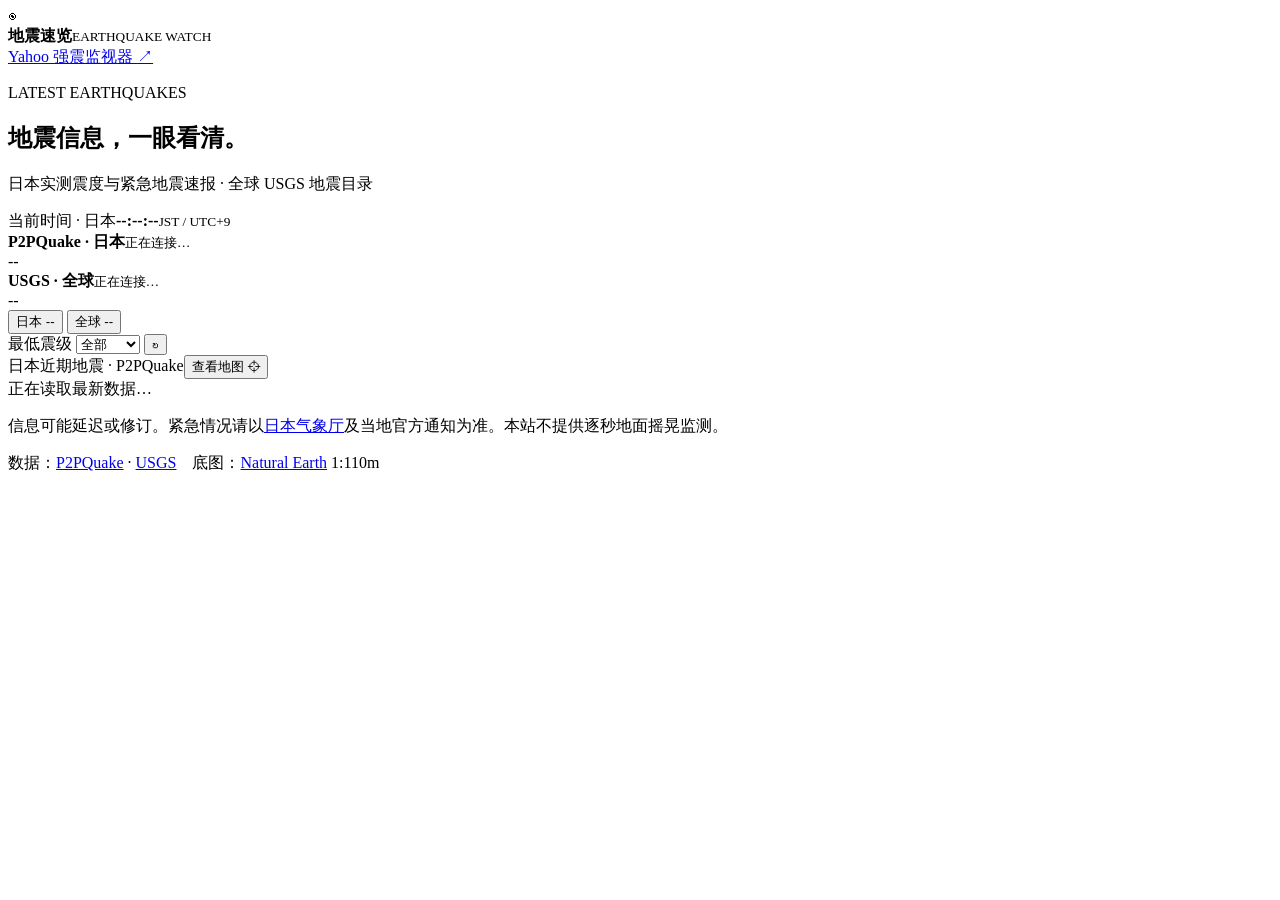
==== earthquake-monitor/index.html @ d55d2d34 "Add mobile earthquake monitor page" ====
<!doctype html>
<html lang="zh-CN">
<head>
  <meta charset="utf-8">
  <meta name="viewport" content="width=device-width, initial-scale=1, viewport-fit=cover">
  <meta name="theme-color" content="#0b1725">
  <meta name="referrer" content="strict-origin-when-cross-origin">
  <meta name="description" content="日本与全球最新地震信息。日本地震与紧急地震速报来自 P2PQuake，全球数据来自 USGS。">
  <title>地震速览 · 日本与全球</title>
  <link rel="preconnect" href="https://api.p2pquake.net">
  <link rel="preconnect" href="https://earthquake.usgs.gov">
  <link rel="stylesheet" href="./style.css">
  <script src="./app.js" defer></script>
</head>
<body>
  <div class="shell">
    <header class="topbar">
      <div class="brand"><span class="brand-mark" aria-hidden="true">◉</span><div><strong>地震速览</strong><small>EARTHQUAKE WATCH</small></div></div>
      <a class="yahoo-link" href="https://typhoon.yahoo.co.jp/weather/jp/earthquake/kyoshin/" target="_blank" rel="noopener noreferrer">Yahoo 强震监视器 <span aria-hidden="true">↗</span></a>
    </header>

    <main>
      <section class="intro" aria-label="页面概览">
        <div><p class="eyebrow">LATEST EARTHQUAKES</p><h1>地震信息，一眼看清。</h1><p class="subhead">日本实测震度与紧急地震速报 · 全球 USGS 地震目录</p></div>
        <div class="timebox"><span>当前时间 · 日本</span><strong id="clock">--:--:--</strong><small>JST / UTC+9</small></div>
      </section>

      <section id="eew-panel" class="eew-panel" hidden aria-live="polite"></section>

      <section class="status-grid" aria-label="数据源状态">
        <div class="source-status" id="japan-status"><span class="status-dot"></span><div><strong>P2PQuake · 日本</strong><small class="status-copy">正在连接…</small></div><time class="status-time">--</time></div>
        <div class="source-status" id="global-status"><span class="status-dot"></span><div><strong>USGS · 全球</strong><small class="status-copy">正在连接…</small></div><time class="status-time">--</time></div>
      </section>

      <section class="workspace" aria-label="地震数据">
        <div class="toolbar">
          <div class="segmented" role="tablist" aria-label="区域">
            <button id="tab-japan" role="tab" aria-selected="true" type="button">日本 <span id="japan-count">--</span></button>
            <button id="tab-global" role="tab" aria-selected="false" type="button">全球 <span id="global-count">--</span></button>
          </div>
          <div class="toolbar-right">
            <label class="filter-label" for="magnitude-filter">最低震级</label>
            <select id="magnitude-filter" aria-label="最低震级"><option value="0">全部</option><option value="2.5">M 2.5+</option><option value="4.5">M 4.5+</option><option value="6">M 6.0+</option></select>
            <button id="refresh-button" class="icon-button" type="button" aria-label="手动更新数据" title="手动更新">↻</button>
          </div>
        </div>
        <div class="viewbar"><span id="view-caption">日本近期地震 · P2PQuake</span><button id="map-toggle" type="button" aria-expanded="false">查看地图 <span aria-hidden="true">⌖</span></button></div>
        <div id="map-wrap" class="map-wrap" hidden><div id="map" aria-label="地震位置地图"></div><p class="map-note">A 为当前列表最新事件，依次到 Z、A1、B1……；筛选后重新编号。底图为 Natural Earth 简化国界。</p></div>
        <div id="notice" class="notice" role="status">正在读取最新数据…</div>
        <ol id="quake-list" class="quake-list" aria-live="polite"></ol>
      </section>
    </main>

    <footer>
      <p>信息可能延迟或修订。紧急情况请以<a href="https://www.jma.go.jp/jma/index.html" target="_blank" rel="noopener noreferrer">日本气象厅</a>及当地官方通知为准。本站不提供逐秒地面摇晃监测。</p>
      <p>数据：<a href="https://www.p2pquake.net/develop/json_api_v2/" target="_blank" rel="noopener noreferrer">P2PQuake</a> · <a href="https://earthquake.usgs.gov/earthquakes/feed/v1.0/geojson.php" target="_blank" rel="noopener noreferrer">USGS</a>　底图：<a href="https://www.naturalearthdata.com/about/terms-of-use/" target="_blank" rel="noopener noreferrer">Natural Earth</a> 1:110m</p>
    </footer>
  </div>
</body>
</html>
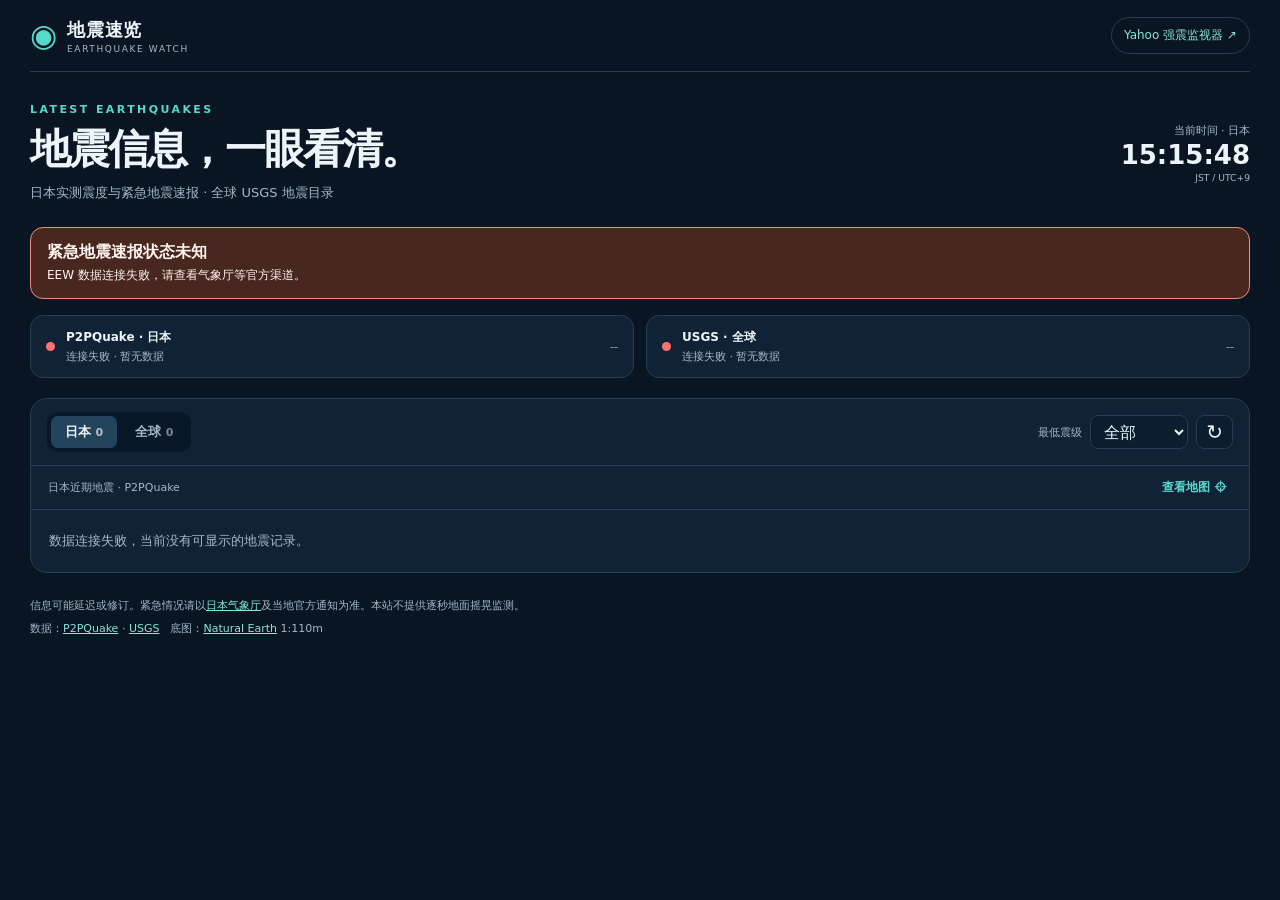
==== commit ce7214e3: "Fix earthquake map layout in index.html" ====
--- a/earthquake-monitor/index.html
+++ b/earthquake-monitor/index.html
@@ -9,6 +9,7 @@
   <title>地震速览 · 日本与全球</title>
   <link rel="preconnect" href="https://api.p2pquake.net">
   <link rel="preconnect" href="https://earthquake.usgs.gov">
+  <link rel="stylesheet" href="./leaflet.css">
   <link rel="stylesheet" href="./style.css">
   <script src="./app.js" defer></script>
 </head>
--- a/earthquake-monitor/leaflet.css
+++ b/earthquake-monitor/leaflet.css
@@ -0,0 +1,662 @@
+/* required styles */
+
+.leaflet-pane,
+.leaflet-tile,
+.leaflet-marker-icon,
+.leaflet-marker-shadow,
+.leaflet-tile-container,
+.leaflet-pane > svg,
+.leaflet-pane > canvas,
+.leaflet-zoom-box,
+.leaflet-image-layer,
+.leaflet-layer {
+	position: absolute;
+	left: 0;
+	top: 0;
+	}
+.leaflet-container {
+	overflow: hidden;
+	}
+.leaflet-tile,
+.leaflet-marker-icon,
+.leaflet-marker-shadow {
+	-webkit-user-select: none;
+	   -moz-user-select: none;
+	        user-select: none;
+	  -webkit-user-drag: none;
+	}
+/* Prevents IE11 from highlighting tiles in blue */
+.leaflet-tile::selection {
+	background: transparent;
+}
+/* Safari renders non-retina tile on retina better with this, but Chrome is worse */
+.leaflet-safari .leaflet-tile {
+	image-rendering: -webkit-optimize-contrast;
+	}
+/* hack that prevents hw layers "stretching" when loading new tiles */
+.leaflet-safari .leaflet-tile-container {
+	width: 1600px;
+	height: 1600px;
+	-webkit-transform-origin: 0 0;
+	}
+.leaflet-marker-icon,
+.leaflet-marker-shadow {
+	display: block;
+	}
+/* .leaflet-container svg: reset svg max-width decleration shipped in Joomla! (joomla.org) 3.x */
+/* .leaflet-container img: map is broken in FF if you have max-width: 100% on tiles */
+.leaflet-container .leaflet-overlay-pane svg {
+	max-width: none !important;
+	max-height: none !important;
+	}
+.leaflet-container .leaflet-marker-pane img,
+.leaflet-container .leaflet-shadow-pane img,
+.leaflet-container .leaflet-tile-pane img,
+.leaflet-container img.leaflet-image-layer,
+.leaflet-container .leaflet-tile {
+	max-width: none !important;
+	max-height: none !important;
+	width: auto;
+	padding: 0;
+	}
+
+.leaflet-container img.leaflet-tile {
+	/* See: https://bugs.chromium.org/p/chromium/issues/detail?id=600120 */
+	mix-blend-mode: plus-lighter;
+}
+
+.leaflet-container.leaflet-touch-zoom {
+	-ms-touch-action: pan-x pan-y;
+	touch-action: pan-x pan-y;
+	}
+.leaflet-container.leaflet-touch-drag {
+	-ms-touch-action: pinch-zoom;
+	/* Fallback for FF which doesn't support pinch-zoom */
+	touch-action: none;
+	touch-action: pinch-zoom;
+}
+.leaflet-container.leaflet-touch-drag.leaflet-touch-zoom {
+	-ms-touch-action: none;
+	touch-action: none;
+}
+.leaflet-container {
+	-webkit-tap-highlight-color: transparent;
+}
+.leaflet-container a {
+	-webkit-tap-highlight-color: rgba(51, 181, 229, 0.4);
+}
+.leaflet-tile {
+	filter: inherit;
+	visibility: hidden;
+	}
+.leaflet-tile-loaded {
+	visibility: inherit;
+	}
+.leaflet-zoom-box {
+	width: 0;
+	height: 0;
+	-moz-box-sizing: border-box;
+	     box-sizing: border-box;
+	z-index: 800;
+	}
+/* workaround for https://bugzilla.mozilla.org/show_bug.cgi?id=888319 */
+.leaflet-overlay-pane svg {
+	-moz-user-select: none;
+	}
+
+.leaflet-pane         { z-index: 400; }
+
+.leaflet-tile-pane    { z-index: 200; }
+.leaflet-overlay-pane { z-index: 400; }
+.leaflet-shadow-pane  { z-index: 500; }
+.leaflet-marker-pane  { z-index: 600; }
+.leaflet-tooltip-pane   { z-index: 650; }
+.leaflet-popup-pane   { z-index: 700; }
+
+.leaflet-map-pane canvas { z-index: 100; }
+.leaflet-map-pane svg    { z-index: 200; }
+
+.leaflet-vml-shape {
+	width: 1px;
+	height: 1px;
+	}
+.lvml {
+	behavior: url(#default#VML);
+	display: inline-block;
+	position: absolute;
+	}
+
+
+/* control positioning */
+
+.leaflet-control {
+	position: relative;
+	z-index: 800;
+	pointer-events: visiblePainted; /* IE 9-10 doesn't have auto */
+	pointer-events: auto;
+	}
+.leaflet-top,
+.leaflet-bottom {
+	position: absolute;
+	z-index: 1000;
+	pointer-events: none;
+	}
+.leaflet-top {
+	top: 0;
+	}
+.leaflet-right {
+	right: 0;
+	}
+.leaflet-bottom {
+	bottom: 0;
+	}
+.leaflet-left {
+	left: 0;
+	}
+.leaflet-control {
+	float: left;
+	clear: both;
+	}
+.leaflet-right .leaflet-control {
+	float: right;
+	}
+.leaflet-top .leaflet-control {
+	margin-top: 10px;
+	}
+.leaflet-bottom .leaflet-control {
+	margin-bottom: 10px;
+	}
+.leaflet-left .leaflet-control {
+	margin-left: 10px;
+	}
+.leaflet-right .leaflet-control {
+	margin-right: 10px;
+	}
+
+
+/* zoom and fade animations */
+
+.leaflet-fade-anim .leaflet-popup {
+	opacity: 0;
+	-webkit-transition: opacity 0.2s linear;
+	   -moz-transition: opacity 0.2s linear;
+	        transition: opacity 0.2s linear;
+	}
+.leaflet-fade-anim .leaflet-map-pane .leaflet-popup {
+	opacity: 1;
+	}
+.leaflet-zoom-animated {
+	-webkit-transform-origin: 0 0;
+	    -ms-transform-origin: 0 0;
+	        transform-origin: 0 0;
+	}
+svg.leaflet-zoom-animated {
+	will-change: transform;
+}
+
+.leaflet-zoom-anim .leaflet-zoom-animated {
+	-webkit-transition: -webkit-transform 0.25s cubic-bezier(0,0,0.25,1);
+	   -moz-transition:    -moz-transform 0.25s cubic-bezier(0,0,0.25,1);
+	        transition:         transform 0.25s cubic-bezier(0,0,0.25,1);
+	}
+.leaflet-zoom-anim .leaflet-tile,
+.leaflet-pan-anim .leaflet-tile {
+	-webkit-transition: none;
+	   -moz-transition: none;
+	        transition: none;
+	}
+
+.leaflet-zoom-anim .leaflet-zoom-hide {
+	visibility: hidden;
+	}
+
+
+/* cursors */
+
+.leaflet-interactive {
+	cursor: pointer;
+	}
+.leaflet-grab {
+	cursor: -webkit-grab;
+	cursor:    -moz-grab;
+	cursor:         grab;
+	}
+.leaflet-crosshair,
+.leaflet-crosshair .leaflet-interactive {
+	cursor: crosshair;
+	}
+.leaflet-popup-pane,
+.leaflet-control {
+	cursor: auto;
+	}
+.leaflet-dragging .leaflet-grab,
+.leaflet-dragging .leaflet-grab .leaflet-interactive,
+.leaflet-dragging .leaflet-marker-draggable {
+	cursor: move;
+	cursor: -webkit-grabbing;
+	cursor:    -moz-grabbing;
+	cursor:         grabbing;
+	}
+
+/* marker & overlays interactivity */
+.leaflet-marker-icon,
+.leaflet-marker-shadow,
+.leaflet-image-layer,
+.leaflet-pane > svg path,
+.leaflet-tile-container {
+	pointer-events: none;
+	}
+
+.leaflet-marker-icon.leaflet-interactive,
+.leaflet-image-layer.leaflet-interactive,
+.leaflet-pane > svg path.leaflet-interactive,
+svg.leaflet-image-layer.leaflet-interactive path {
+	pointer-events: visiblePainted; /* IE 9-10 doesn't have auto */
+	pointer-events: auto;
+	}
+
+/* visual tweaks */
+
+.leaflet-container {
+	background: #ddd;
+	outline-offset: 1px;
+	}
+.leaflet-container a {
+	color: #0078A8;
+	}
+.leaflet-zoom-box {
+	border: 2px dotted #38f;
+	background: rgba(255,255,255,0.5);
+	}
+
+
+/* general typography */
+.leaflet-container {
+	font-family: "Helvetica Neue", Arial, Helvetica, sans-serif;
+	font-size: 12px;
+	font-size: 0.75rem;
+	line-height: 1.5;
+	}
+
+
+/* general toolbar styles */
+
+.leaflet-bar {
+	box-shadow: 0 1px 5px rgba(0,0,0,0.65);
+	border-radius: 4px;
+	}
+.leaflet-bar a {
+	background-color: #fff;
+	border-bottom: 1px solid #ccc;
+	width: 26px;
+	height: 26px;
+	line-height: 26px;
+	display: block;
+	text-align: center;
+	text-decoration: none;
+	color: black;
+	}
+.leaflet-bar a,
+.leaflet-control-layers-toggle {
+	background-position: 50% 50%;
+	background-repeat: no-repeat;
+	display: block;
+	}
+.leaflet-bar a:hover,
+.leaflet-bar a:focus {
+	background-color: #f4f4f4;
+	}
+.leaflet-bar a:first-child {
+	border-top-left-radius: 4px;
+	border-top-right-radius: 4px;
+	}
+.leaflet-bar a:last-child {
+	border-bottom-left-radius: 4px;
+	border-bottom-right-radius: 4px;
+	border-bottom: none;
+	}
+.leaflet-bar a.leaflet-disabled {
+	cursor: default;
+	background-color: #f4f4f4;
+	color: #bbb;
+	}
+
+.leaflet-touch .leaflet-bar a {
+	width: 30px;
+	height: 30px;
+	line-height: 30px;
+	}
+.leaflet-touch .leaflet-bar a:first-child {
+	border-top-left-radius: 2px;
+	border-top-right-radius: 2px;
+	}
+.leaflet-touch .leaflet-bar a:last-child {
+	border-bottom-left-radius: 2px;
+	border-bottom-right-radius: 2px;
+	}
+
+/* zoom control */
+
+.leaflet-control-zoom-in,
+.leaflet-control-zoom-out {
+	font: bold 18px 'Lucida Console', Monaco, monospace;
+	text-indent: 1px;
+	}
+
+.leaflet-touch .leaflet-control-zoom-in, .leaflet-touch .leaflet-control-zoom-out  {
+	font-size: 22px;
+	}
+
+
+/* layers control */
+
+.leaflet-control-layers {
+	box-shadow: 0 1px 5px rgba(0,0,0,0.4);
+	background: #fff;
+	border-radius: 5px;
+	}
+.leaflet-control-layers-toggle {
+	background-image: url(images/layers.png);
+	width: 36px;
+	height: 36px;
+	}
+.leaflet-retina .leaflet-control-layers-toggle {
+	background-image: url(images/layers-2x.png);
+	background-size: 26px 26px;
+	}
+.leaflet-touch .leaflet-control-layers-toggle {
+	width: 44px;
+	height: 44px;
+	}
+.leaflet-control-layers .leaflet-control-layers-list,
+.leaflet-control-layers-expanded .leaflet-control-layers-toggle {
+	display: none;
+	}
+.leaflet-control-layers-expanded .leaflet-control-layers-list {
+	display: block;
+	position: relative;
+	}
+.leaflet-control-layers-expanded {
+	padding: 6px 10px 6px 6px;
+	color: #333;
+	background: #fff;
+	}
+.leaflet-control-layers-scrollbar {
+	overflow-y: scroll;
+	overflow-x: hidden;
+	padding-right: 5px;
+	}
+.leaflet-control-layers-selector {
+	margin-top: 2px;
+	position: relative;
+	top: 1px;
+	}
+.leaflet-control-layers label {
+	display: block;
+	font-size: 13px;
+	font-size: 1.08333em;
+	}
+.leaflet-control-layers-separator {
+	height: 0;
+	border-top: 1px solid #ddd;
+	margin: 5px -10px 5px -6px;
+	}
+
+/* Default icon URLs */
+.leaflet-default-icon-path { /* used only in path-guessing heuristic, see L.Icon.Default */
+	background-image: url(images/marker-icon.png);
+	}
+
+
+/* attribution and scale controls */
+
+.leaflet-container .leaflet-control-attribution {
+	background: #fff;
+	background: rgba(255, 255, 255, 0.8);
+	margin: 0;
+	}
+.leaflet-control-attribution,
+.leaflet-control-scale-line {
+	padding: 0 5px;
+	color: #333;
+	line-height: 1.4;
+	}
+.leaflet-control-attribution a {
+	text-decoration: none;
+	}
+.leaflet-control-attribution a:hover,
+.leaflet-control-attribution a:focus {
+	text-decoration: underline;
+	}
+.leaflet-attribution-flag {
+	display: inline !important;
+	vertical-align: baseline !important;
+	width: 1em;
+	height: 0.6669em;
+	}
+.leaflet-left .leaflet-control-scale {
+	margin-left: 5px;
+	}
+.leaflet-bottom .leaflet-control-scale {
+	margin-bottom: 5px;
+	}
+.leaflet-control-scale-line {
+	border: 2px solid #777;
+	border-top: none;
+	line-height: 1.1;
+	padding: 2px 5px 1px;
+	white-space: nowrap;
+	-moz-box-sizing: border-box;
+	     box-sizing: border-box;
+	background: rgba(255, 255, 255, 0.8);
+	text-shadow: 1px 1px #fff;
+	}
+.leaflet-control-scale-line:not(:first-child) {
+	border-top: 2px solid #777;
+	border-bottom: none;
+	margin-top: -2px;
+	}
+.leaflet-control-scale-line:not(:first-child):not(:last-child) {
+	border-bottom: 2px solid #777;
+	}
+
+.leaflet-touch .leaflet-control-attribution,
+.leaflet-touch .leaflet-control-layers,
+.leaflet-touch .leaflet-bar {
+	box-shadow: none;
+	}
+.leaflet-touch .leaflet-control-layers,
+.leaflet-touch .leaflet-bar {
+	border: 2px solid rgba(0,0,0,0.2);
+	background-clip: padding-box;
+	}
+
+
+/* popup */
+
+.leaflet-popup {
+	position: absolute;
+	text-align: center;
+	margin-bottom: 20px;
+	}
+.leaflet-popup-content-wrapper {
+	padding: 1px;
+	text-align: left;
+	border-radius: 12px;
+	}
+.leaflet-popup-content {
+	margin: 13px 24px 13px 20px;
+	line-height: 1.3;
+	font-size: 13px;
+	font-size: 1.08333em;
+	min-height: 1px;
+	}
+.leaflet-popup-content p {
+	margin: 17px 0;
+	margin: 1.3em 0;
+	}
+.leaflet-popup-tip-container {
+	width: 40px;
+	height: 20px;
+	position: absolute;
+	left: 50%;
+	margin-top: -1px;
+	margin-left: -20px;
+	overflow: hidden;
+	pointer-events: none;
+	}
+.leaflet-popup-tip {
+	width: 17px;
+	height: 17px;
+	padding: 1px;
+
+	margin: -10px auto 0;
+	pointer-events: auto;
+
+	-webkit-transform: rotate(45deg);
+	   -moz-transform: rotate(45deg);
+	    -ms-transform: rotate(45deg);
+	        transform: rotate(45deg);
+	}
+.leaflet-popup-content-wrapper,
+.leaflet-popup-tip {
+	background: white;
+	color: #333;
+	box-shadow: 0 3px 14px rgba(0,0,0,0.4);
+	}
+.leaflet-container a.leaflet-popup-close-button {
+	position: absolute;
+	top: 0;
+	right: 0;
+	border: none;
+	text-align: center;
+	width: 24px;
+	height: 24px;
+	font: 16px/24px Tahoma, Verdana, sans-serif;
+	color: #757575;
+	text-decoration: none;
+	background: transparent;
+	}
+.leaflet-container a.leaflet-popup-close-button:hover,
+.leaflet-container a.leaflet-popup-close-button:focus {
+	color: #585858;
+	}
+.leaflet-popup-scrolled {
+	overflow: auto;
+	}
+
+.leaflet-oldie .leaflet-popup-content-wrapper {
+	-ms-zoom: 1;
+	}
+.leaflet-oldie .leaflet-popup-tip {
+	width: 24px;
+	margin: 0 auto;
+
+	-ms-filter: "progid:DXImageTransform.Microsoft.Matrix(M11=0.70710678, M12=0.70710678, M21=-0.70710678, M22=0.70710678)";
+	filter: progid:DXImageTransform.Microsoft.Matrix(M11=0.70710678, M12=0.70710678, M21=-0.70710678, M22=0.70710678);
+	}
+
+.leaflet-oldie .leaflet-control-zoom,
+.leaflet-oldie .leaflet-control-layers,
+.leaflet-oldie .leaflet-popup-content-wrapper,
+.leaflet-oldie .leaflet-popup-tip {
+	border: 1px solid #999;
+	}
+
+
+/* div icon */
+
+.leaflet-div-icon {
+	background: #fff;
+	border: 1px solid #666;
+	}
+
+
+/* Tooltip */
+/* Base styles for the element that has a tooltip */
+.leaflet-tooltip {
+	position: absolute;
+	padding: 6px;
+	background-color: #fff;
+	border: 1px solid #fff;
+	border-radius: 3px;
+	color: #222;
+	white-space: nowrap;
+	-webkit-user-select: none;
+	-moz-user-select: none;
+	-ms-user-select: none;
+	user-select: none;
+	pointer-events: none;
+	box-shadow: 0 1px 3px rgba(0,0,0,0.4);
+	}
+.leaflet-tooltip.leaflet-interactive {
+	cursor: pointer;
+	pointer-events: auto;
+	}
+.leaflet-tooltip-top:before,
+.leaflet-tooltip-bottom:before,
+.leaflet-tooltip-left:before,
+.leaflet-tooltip-right:before {
+	position: absolute;
+	pointer-events: none;
+	border: 6px solid transparent;
+	background: transparent;
+	content: "";
+	}
+
+/* Directions */
+
+.leaflet-tooltip-bottom {
+	margin-top: 6px;
+}
+.leaflet-tooltip-top {
+	margin-top: -6px;
+}
+.leaflet-tooltip-bottom:before,
+.leaflet-tooltip-top:before {
+	left: 50%;
+	margin-left: -6px;
+	}
+.leaflet-tooltip-top:before {
+	bottom: 0;
+	margin-bottom: -12px;
+	border-top-color: #fff;
+	}
+.leaflet-tooltip-bottom:before {
+	top: 0;
+	margin-top: -12px;
+	margin-left: -6px;
+	border-bottom-color: #fff;
+	}
+.leaflet-tooltip-left {
+	margin-left: -6px;
+}
+.leaflet-tooltip-right {
+	margin-left: 6px;
+}
+.leaflet-tooltip-left:before,
+.leaflet-tooltip-right:before {
+	top: 50%;
+	margin-top: -6px;
+	}
+.leaflet-tooltip-left:before {
+	right: 0;
+	margin-right: -12px;
+	border-left-color: #fff;
+	}
+.leaflet-tooltip-right:before {
+	left: 0;
+	margin-left: -12px;
+	border-right-color: #fff;
+	}
+
+/* Printing */
+
+@media print {
+	/* Prevent printers from removing background-images of controls. */
+	.leaflet-control {
+		-webkit-print-color-adjust: exact;
+		print-color-adjust: exact;
+		}
+	}
+
--- a/earthquake-monitor/style.css
+++ b/earthquake-monitor/style.css
@@ -0,0 +1,7 @@
+:root{color-scheme:dark;--bg:#091522;--panel:#102236;--panel2:#13283d;--line:#263d52;--text:#edf5fa;--muted:#a4b8c8;--accent:#57d9ca;--warn:#ffbd69;--danger:#ff7272}*{box-sizing:border-box}html{font-family:Inter,"Noto Sans",system-ui,-apple-system,"Segoe UI",sans-serif;background:var(--bg);color:var(--text)}body{margin:0;min-width:320px}button,select{font:inherit}button{cursor:pointer}a{color:#86e6db}.shell{max-width:1260px;margin:auto;padding:0 20px}.topbar{min-height:72px;display:flex;align-items:center;justify-content:space-between;border-bottom:1px solid var(--line);gap:14px}.brand{display:flex;align-items:center;gap:10px}.brand-mark{font-size:31px;color:var(--accent);line-height:1}.brand strong{display:block;font-size:18px;letter-spacing:.04em}.brand small{display:block;color:var(--muted);font-size:9px;letter-spacing:.18em;margin-top:2px}.yahoo-link{font-size:12px;text-decoration:none;border:1px solid var(--line);border-radius:999px;padding:9px 12px;white-space:nowrap}.yahoo-link:hover,.yahoo-link:focus-visible{border-color:var(--accent)}.intro{display:flex;justify-content:space-between;gap:24px;padding:31px 0 25px;align-items:center}.eyebrow{color:var(--accent);font-size:11px;font-weight:800;letter-spacing:.22em;margin:0 0 9px}h1{font-size:clamp(27px,3.3vw,41px);letter-spacing:-.05em;line-height:1.2;margin:0}.subhead{color:var(--muted);margin:10px 0 0;font-size:13px}.timebox{text-align:right;white-space:nowrap;color:var(--muted);font-size:11px}.timebox span,.timebox small{display:block}.timebox strong{display:block;color:var(--text);font-size:26px;font-variant-numeric:tabular-nums;margin:2px 0}.status-grid{display:grid;grid-template-columns:1fr 1fr;gap:12px;margin-bottom:20px}.source-status{display:flex;align-items:center;gap:11px;min-width:0;background:var(--panel);border:1px solid var(--line);border-radius:13px;padding:13px 15px}.source-status>div{min-width:0}.source-status strong{display:block;font-size:12px}.source-status small{display:block;color:var(--muted);font-size:11px;margin-top:3px;white-space:nowrap;overflow:hidden;text-overflow:ellipsis}.status-time{margin-left:auto;color:var(--muted);font-size:11px;white-space:nowrap}.status-dot{width:9px;height:9px;flex:none;background:#8798a8;border-radius:50%}.source-status.ok .status-dot{background:var(--accent);box-shadow:0 0 0 4px #57d9ca20}.source-status.error .status-dot{background:var(--danger)}.source-status.loading .status-dot{background:var(--warn)}.eew-panel{margin-bottom:16px;border:1px solid #f08c75;background:#482720;color:#fff4ef;border-radius:13px;padding:14px 16px}.eew-panel strong{display:block;font-size:16px}.eew-panel p{margin:4px 0 0;font-size:12px}.workspace{background:var(--panel);border:1px solid var(--line);border-radius:17px;overflow:hidden;margin-bottom:24px}.toolbar{padding:13px 16px;display:flex;justify-content:space-between;align-items:center;gap:10px;border-bottom:1px solid var(--line)}.segmented{display:flex;gap:4px;background:#081827;padding:4px;border-radius:10px}.segmented button{background:none;border:0;color:var(--muted);padding:7px 14px;border-radius:7px;font-weight:700;font-size:13px}.segmented button[aria-selected=true]{background:#24445b;color:var(--text)}.segmented span{font-size:11px;opacity:.7}.toolbar-right{display:flex;align-items:center;gap:8px}.filter-label{font-size:11px;color:var(--muted)}select,.icon-button{height:34px;background:#0b1d2e;color:var(--text);border:1px solid var(--line);border-radius:8px;padding:0 9px}.icon-button{min-width:35px;font-size:20px;line-height:1}.icon-button:disabled{opacity:.5;cursor:wait}.viewbar{display:flex;justify-content:space-between;align-items:center;padding:12px 17px;border-bottom:1px solid var(--line);font-size:11px;color:var(--muted)}.viewbar button{background:transparent;color:var(--accent);border:0;font-weight:700;font-size:12px}.map-wrap{border-bottom:1px solid var(--line)}#map{height:min(48vh,430px);min-height:260px;background:#14283b}.map-note{color:var(--muted);font-size:10px;margin:0;padding:6px 15px}.notice{padding:22px 18px;color:var(--muted);font-size:13px}.notice[hidden]{display:none}.quake-list{list-style:none;margin:0;padding:0;max-height:650px;overflow:auto}.quake-row{border-top:1px solid var(--line)}.quake-row:first-child{border-top:0}.quake-button{width:100%;display:grid;grid-template-columns:68px minmax(0,1fr) auto;gap:14px;align-items:center;text-align:left;padding:15px 18px;border:0;background:transparent;color:var(--text)}.quake-button:hover,.quake-button:focus-visible{background:#1a3348}.mag-badge{display:grid;place-items:center;min-height:44px;padding:4px;border-radius:9px;background:#254f62;color:#c2fff3;font-weight:800;font-size:15px}.mag-badge.strong{background:#68432c;color:#ffe1b3}.mag-badge.major{background:#6f3035;color:#ffd4d4}.quake-main{min-width:0}.quake-main strong{display:block;font-size:14px;white-space:nowrap;text-overflow:ellipsis;overflow:hidden}.quake-main small{display:block;font-size:11px;color:var(--muted);margin-top:5px}.quake-right{text-align:right;white-space:nowrap}.quake-right strong{display:block;font-size:12px}.quake-right small{display:block;color:var(--muted);font-size:11px;margin-top:5px}.quake-detail{display:none;padding:0 18px 16px 100px;color:var(--muted);font-size:12px;line-height:1.7}.quake-row.open .quake-detail{display:block}.quake-detail a{display:inline-block;margin-top:4px}.quake-detail p{margin:2px 0}.quake-detail .point-list{max-height:125px;overflow:auto}.leaflet-popup-content{color:#142235}footer{color:var(--muted);font-size:11px;line-height:1.65;padding:0 0 25px}footer p{margin:5px 0}button:focus-visible,select:focus-visible,a:focus-visible{outline:2px solid var(--accent);outline-offset:2px}@media(max-width:680px){.shell{padding:0 12px}.topbar{min-height:61px}.brand strong{font-size:16px}.brand small{font-size:8px}.yahoo-link{font-size:10px;padding:8px}.intro{padding:22px 3px 18px;align-items:flex-start}.timebox{display:none}.subhead{font-size:12px;line-height:1.5}.status-grid{gap:7px;margin-bottom:12px}.source-status{padding:10px;gap:7px;align-items:flex-start}.source-status strong{font-size:10px}.source-status small{font-size:9px}.status-time{display:none}.status-dot{width:7px;height:7px;margin-top:4px}.toolbar{padding:9px;gap:5px}.segmented button{padding:7px 10px;font-size:12px}.filter-label{display:none}select{font-size:11px;max-width:95px}.viewbar{padding:11px 12px}.quake-button{grid-template-columns:57px minmax(0,1fr);gap:10px;padding:12px}.mag-badge{font-size:13px;min-height:42px}.quake-main strong{font-size:13px}.quake-main small{font-size:10px}.quake-right{grid-column:2;text-align:left;display:flex;gap:8px;margin-top:-6px}.quake-right strong,.quake-right small{font-size:10px;margin:0}.quake-detail{padding:0 12px 14px 79px}#map{height:42vh;min-height:240px}}
+:root .mag-badge{display:flex;flex-direction:column;justify-content:center;gap:1px}
+.mag-badge .event-code{font-size:17px;line-height:1}
+.mag-badge small{font-size:10px;font-weight:700;line-height:1.2}
+.map-pin{display:grid;place-items:center;border-radius:50%;background:#3a9e95;color:#fff;font-size:11px;font-weight:800;border:2px solid #d5fff5;box-shadow:0 2px 8px #0009;white-space:nowrap}
+.map-pin.strong{background:#bf7d37;border-color:#ffe0a1}
+.map-pin.major{background:#c34f57;border-color:#ffd0d0}
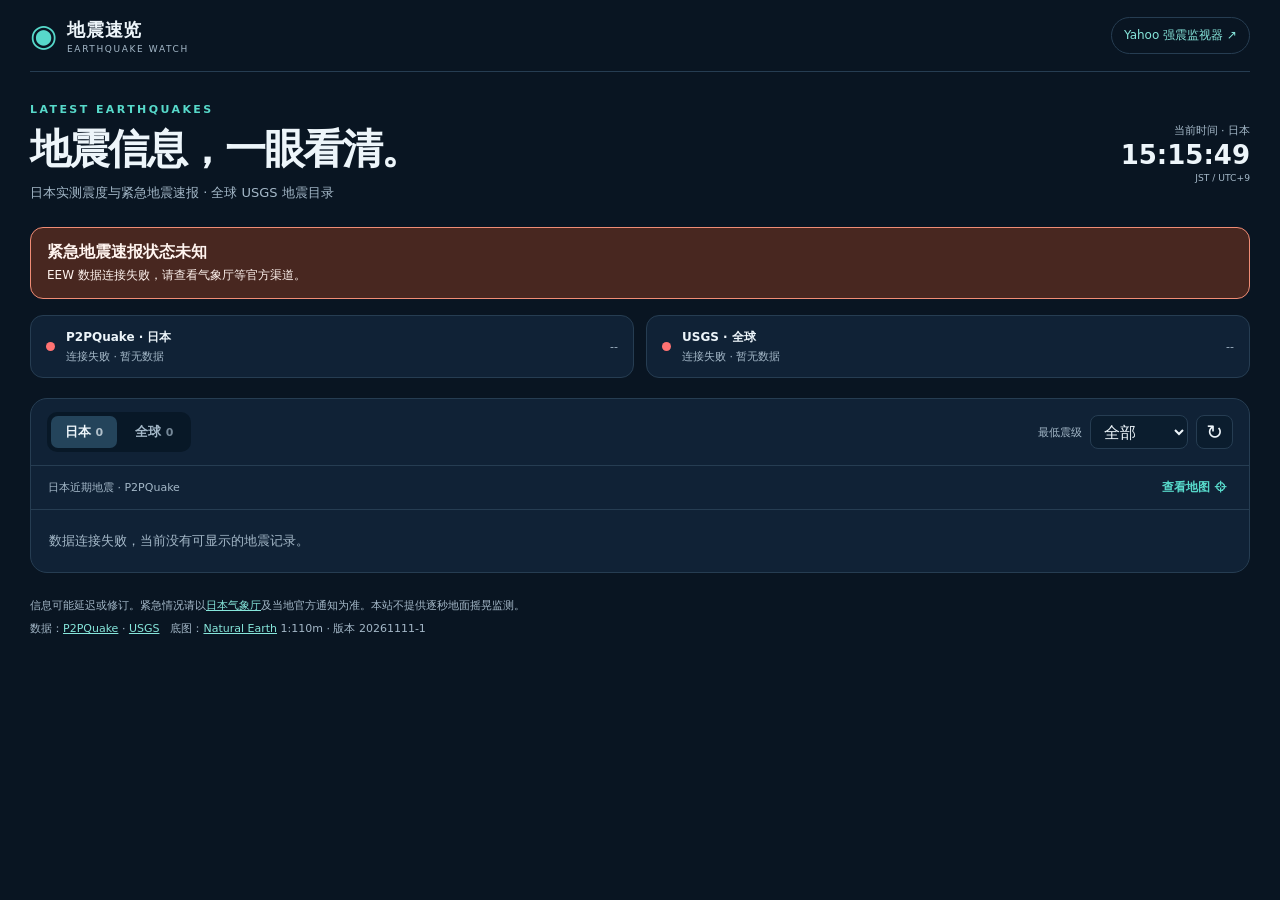
==== commit 2b1145c4: "Refresh earthquake map assets for desktop layout (index.html)" ====
--- a/earthquake-monitor/index.html
+++ b/earthquake-monitor/index.html
@@ -9,9 +9,9 @@
   <title>地震速览 · 日本与全球</title>
   <link rel="preconnect" href="https://api.p2pquake.net">
   <link rel="preconnect" href="https://earthquake.usgs.gov">
-  <link rel="stylesheet" href="./leaflet.css">
-  <link rel="stylesheet" href="./style.css">
-  <script src="./app.js" defer></script>
+  <link rel="stylesheet" href="./leaflet.css?v=20261111-1">
+  <link rel="stylesheet" href="./style.css?v=20261111-1">
+  <script src="./app.js?v=20261111-1" defer></script>
 </head>
 <body>
   <div class="shell">
@@ -54,7 +54,7 @@
 
     <footer>
       <p>信息可能延迟或修订。紧急情况请以<a href="https://www.jma.go.jp/jma/index.html" target="_blank" rel="noopener noreferrer">日本气象厅</a>及当地官方通知为准。本站不提供逐秒地面摇晃监测。</p>
-      <p>数据：<a href="https://www.p2pquake.net/develop/json_api_v2/" target="_blank" rel="noopener noreferrer">P2PQuake</a> · <a href="https://earthquake.usgs.gov/earthquakes/feed/v1.0/geojson.php" target="_blank" rel="noopener noreferrer">USGS</a>　底图：<a href="https://www.naturalearthdata.com/about/terms-of-use/" target="_blank" rel="noopener noreferrer">Natural Earth</a> 1:110m</p>
+      <p>数据：<a href="https://www.p2pquake.net/develop/json_api_v2/" target="_blank" rel="noopener noreferrer">P2PQuake</a> · <a href="https://earthquake.usgs.gov/earthquakes/feed/v1.0/geojson.php" target="_blank" rel="noopener noreferrer">USGS</a>　底图：<a href="https://www.naturalearthdata.com/about/terms-of-use/" target="_blank" rel="noopener noreferrer">Natural Earth</a> 1:110m · 版本 20261111-1</p>
     </footer>
   </div>
 </body>
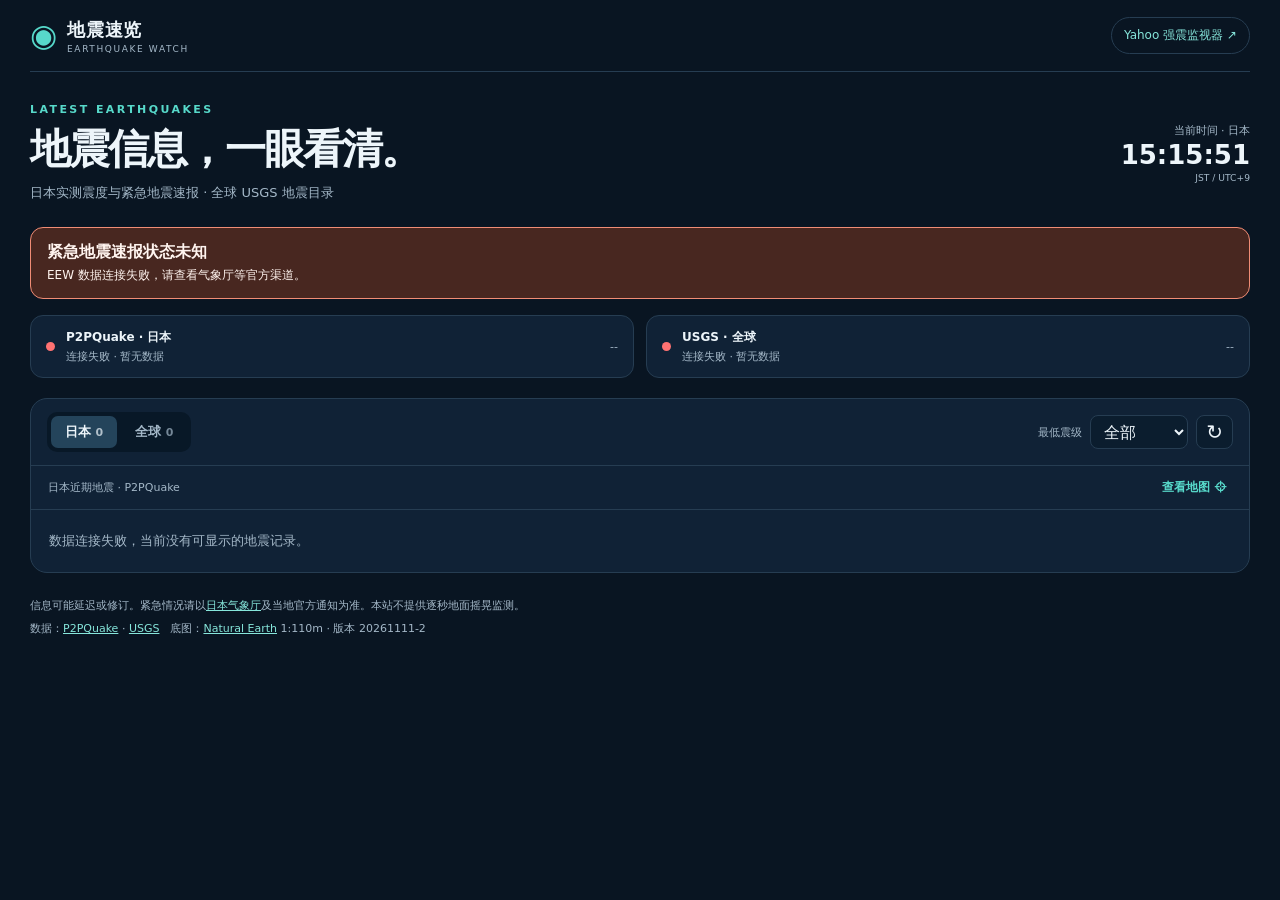
==== commit 78eabeae: "Inline Leaflet map styles to keep controls and pins in map (index.html)" ====
--- a/earthquake-monitor/index.html
+++ b/earthquake-monitor/index.html
@@ -9,9 +9,671 @@
   <title>地震速览 · 日本与全球</title>
   <link rel="preconnect" href="https://api.p2pquake.net">
   <link rel="preconnect" href="https://earthquake.usgs.gov">
-  <link rel="stylesheet" href="./leaflet.css?v=20261111-1">
-  <link rel="stylesheet" href="./style.css?v=20261111-1">
-  <script src="./app.js?v=20261111-1" defer></script>
+  <style id="leaflet-core-styles">
+/* required styles */
+
+.leaflet-pane,
+.leaflet-tile,
+.leaflet-marker-icon,
+.leaflet-marker-shadow,
+.leaflet-tile-container,
+.leaflet-pane > svg,
+.leaflet-pane > canvas,
+.leaflet-zoom-box,
+.leaflet-image-layer,
+.leaflet-layer {
+	position: absolute;
+	left: 0;
+	top: 0;
+	}
+.leaflet-container {
+	overflow: hidden;
+	}
+.leaflet-tile,
+.leaflet-marker-icon,
+.leaflet-marker-shadow {
+	-webkit-user-select: none;
+	   -moz-user-select: none;
+	        user-select: none;
+	  -webkit-user-drag: none;
+	}
+/* Prevents IE11 from highlighting tiles in blue */
+.leaflet-tile::selection {
+	background: transparent;
+}
+/* Safari renders non-retina tile on retina better with this, but Chrome is worse */
+.leaflet-safari .leaflet-tile {
+	image-rendering: -webkit-optimize-contrast;
+	}
+/* hack that prevents hw layers "stretching" when loading new tiles */
+.leaflet-safari .leaflet-tile-container {
+	width: 1600px;
+	height: 1600px;
+	-webkit-transform-origin: 0 0;
+	}
+.leaflet-marker-icon,
+.leaflet-marker-shadow {
+	display: block;
+	}
+/* .leaflet-container svg: reset svg max-width decleration shipped in Joomla! (joomla.org) 3.x */
+/* .leaflet-container img: map is broken in FF if you have max-width: 100% on tiles */
+.leaflet-container .leaflet-overlay-pane svg {
+	max-width: none !important;
+	max-height: none !important;
+	}
+.leaflet-container .leaflet-marker-pane img,
+.leaflet-container .leaflet-shadow-pane img,
+.leaflet-container .leaflet-tile-pane img,
+.leaflet-container img.leaflet-image-layer,
+.leaflet-container .leaflet-tile {
+	max-width: none !important;
+	max-height: none !important;
+	width: auto;
+	padding: 0;
+	}
+
+.leaflet-container img.leaflet-tile {
+	/* See: https://bugs.chromium.org/p/chromium/issues/detail?id=600120 */
+	mix-blend-mode: plus-lighter;
+}
+
+.leaflet-container.leaflet-touch-zoom {
+	-ms-touch-action: pan-x pan-y;
+	touch-action: pan-x pan-y;
+	}
+.leaflet-container.leaflet-touch-drag {
+	-ms-touch-action: pinch-zoom;
+	/* Fallback for FF which doesn't support pinch-zoom */
+	touch-action: none;
+	touch-action: pinch-zoom;
+}
+.leaflet-container.leaflet-touch-drag.leaflet-touch-zoom {
+	-ms-touch-action: none;
+	touch-action: none;
+}
+.leaflet-container {
+	-webkit-tap-highlight-color: transparent;
+}
+.leaflet-container a {
+	-webkit-tap-highlight-color: rgba(51, 181, 229, 0.4);
+}
+.leaflet-tile {
+	filter: inherit;
+	visibility: hidden;
+	}
+.leaflet-tile-loaded {
+	visibility: inherit;
+	}
+.leaflet-zoom-box {
+	width: 0;
+	height: 0;
+	-moz-box-sizing: border-box;
+	     box-sizing: border-box;
+	z-index: 800;
+	}
+/* workaround for https://bugzilla.mozilla.org/show_bug.cgi?id=888319 */
+.leaflet-overlay-pane svg {
+	-moz-user-select: none;
+	}
+
+.leaflet-pane         { z-index: 400; }
+
+.leaflet-tile-pane    { z-index: 200; }
+.leaflet-overlay-pane { z-index: 400; }
+.leaflet-shadow-pane  { z-index: 500; }
+.leaflet-marker-pane  { z-index: 600; }
+.leaflet-tooltip-pane   { z-index: 650; }
+.leaflet-popup-pane   { z-index: 700; }
+
+.leaflet-map-pane canvas { z-index: 100; }
+.leaflet-map-pane svg    { z-index: 200; }
+
+.leaflet-vml-shape {
+	width: 1px;
+	height: 1px;
+	}
+.lvml {
+	behavior: url(#default#VML);
+	display: inline-block;
+	position: absolute;
+	}
+
+
+/* control positioning */
+
+.leaflet-control {
+	position: relative;
+	z-index: 800;
+	pointer-events: visiblePainted; /* IE 9-10 doesn't have auto */
+	pointer-events: auto;
+	}
+.leaflet-top,
+.leaflet-bottom {
+	position: absolute;
+	z-index: 1000;
+	pointer-events: none;
+	}
+.leaflet-top {
+	top: 0;
+	}
+.leaflet-right {
+	right: 0;
+	}
+.leaflet-bottom {
+	bottom: 0;
+	}
+.leaflet-left {
+	left: 0;
+	}
+.leaflet-control {
+	float: left;
+	clear: both;
+	}
+.leaflet-right .leaflet-control {
+	float: right;
+	}
+.leaflet-top .leaflet-control {
+	margin-top: 10px;
+	}
+.leaflet-bottom .leaflet-control {
+	margin-bottom: 10px;
+	}
+.leaflet-left .leaflet-control {
+	margin-left: 10px;
+	}
+.leaflet-right .leaflet-control {
+	margin-right: 10px;
+	}
+
+
+/* zoom and fade animations */
+
+.leaflet-fade-anim .leaflet-popup {
+	opacity: 0;
+	-webkit-transition: opacity 0.2s linear;
+	   -moz-transition: opacity 0.2s linear;
+	        transition: opacity 0.2s linear;
+	}
+.leaflet-fade-anim .leaflet-map-pane .leaflet-popup {
+	opacity: 1;
+	}
+.leaflet-zoom-animated {
+	-webkit-transform-origin: 0 0;
+	    -ms-transform-origin: 0 0;
+	        transform-origin: 0 0;
+	}
+svg.leaflet-zoom-animated {
+	will-change: transform;
+}
+
+.leaflet-zoom-anim .leaflet-zoom-animated {
+	-webkit-transition: -webkit-transform 0.25s cubic-bezier(0,0,0.25,1);
+	   -moz-transition:    -moz-transform 0.25s cubic-bezier(0,0,0.25,1);
+	        transition:         transform 0.25s cubic-bezier(0,0,0.25,1);
+	}
+.leaflet-zoom-anim .leaflet-tile,
+.leaflet-pan-anim .leaflet-tile {
+	-webkit-transition: none;
+	   -moz-transition: none;
+	        transition: none;
+	}
+
+.leaflet-zoom-anim .leaflet-zoom-hide {
+	visibility: hidden;
+	}
+
+
+/* cursors */
+
+.leaflet-interactive {
+	cursor: pointer;
+	}
+.leaflet-grab {
+	cursor: -webkit-grab;
+	cursor:    -moz-grab;
+	cursor:         grab;
+	}
+.leaflet-crosshair,
+.leaflet-crosshair .leaflet-interactive {
+	cursor: crosshair;
+	}
+.leaflet-popup-pane,
+.leaflet-control {
+	cursor: auto;
+	}
+.leaflet-dragging .leaflet-grab,
+.leaflet-dragging .leaflet-grab .leaflet-interactive,
+.leaflet-dragging .leaflet-marker-draggable {
+	cursor: move;
+	cursor: -webkit-grabbing;
+	cursor:    -moz-grabbing;
+	cursor:         grabbing;
+	}
+
+/* marker & overlays interactivity */
+.leaflet-marker-icon,
+.leaflet-marker-shadow,
+.leaflet-image-layer,
+.leaflet-pane > svg path,
+.leaflet-tile-container {
+	pointer-events: none;
+	}
+
+.leaflet-marker-icon.leaflet-interactive,
+.leaflet-image-layer.leaflet-interactive,
+.leaflet-pane > svg path.leaflet-interactive,
+svg.leaflet-image-layer.leaflet-interactive path {
+	pointer-events: visiblePainted; /* IE 9-10 doesn't have auto */
+	pointer-events: auto;
+	}
+
+/* visual tweaks */
+
+.leaflet-container {
+	background: #ddd;
+	outline-offset: 1px;
+	}
+.leaflet-container a {
+	color: #0078A8;
+	}
+.leaflet-zoom-box {
+	border: 2px dotted #38f;
+	background: rgba(255,255,255,0.5);
+	}
+
+
+/* general typography */
+.leaflet-container {
+	font-family: "Helvetica Neue", Arial, Helvetica, sans-serif;
+	font-size: 12px;
+	font-size: 0.75rem;
+	line-height: 1.5;
+	}
+
+
+/* general toolbar styles */
+
+.leaflet-bar {
+	box-shadow: 0 1px 5px rgba(0,0,0,0.65);
+	border-radius: 4px;
+	}
+.leaflet-bar a {
+	background-color: #fff;
+	border-bottom: 1px solid #ccc;
+	width: 26px;
+	height: 26px;
+	line-height: 26px;
+	display: block;
+	text-align: center;
+	text-decoration: none;
+	color: black;
+	}
+.leaflet-bar a,
+.leaflet-control-layers-toggle {
+	background-position: 50% 50%;
+	background-repeat: no-repeat;
+	display: block;
+	}
+.leaflet-bar a:hover,
+.leaflet-bar a:focus {
+	background-color: #f4f4f4;
+	}
+.leaflet-bar a:first-child {
+	border-top-left-radius: 4px;
+	border-top-right-radius: 4px;
+	}
+.leaflet-bar a:last-child {
+	border-bottom-left-radius: 4px;
+	border-bottom-right-radius: 4px;
+	border-bottom: none;
+	}
+.leaflet-bar a.leaflet-disabled {
+	cursor: default;
+	background-color: #f4f4f4;
+	color: #bbb;
+	}
+
+.leaflet-touch .leaflet-bar a {
+	width: 30px;
+	height: 30px;
+	line-height: 30px;
+	}
+.leaflet-touch .leaflet-bar a:first-child {
+	border-top-left-radius: 2px;
+	border-top-right-radius: 2px;
+	}
+.leaflet-touch .leaflet-bar a:last-child {
+	border-bottom-left-radius: 2px;
+	border-bottom-right-radius: 2px;
+	}
+
+/* zoom control */
+
+.leaflet-control-zoom-in,
+.leaflet-control-zoom-out {
+	font: bold 18px 'Lucida Console', Monaco, monospace;
+	text-indent: 1px;
+	}
+
+.leaflet-touch .leaflet-control-zoom-in, .leaflet-touch .leaflet-control-zoom-out  {
+	font-size: 22px;
+	}
+
+
+/* layers control */
+
+.leaflet-control-layers {
+	box-shadow: 0 1px 5px rgba(0,0,0,0.4);
+	background: #fff;
+	border-radius: 5px;
+	}
+.leaflet-control-layers-toggle {
+	background-image: url(images/layers.png);
+	width: 36px;
+	height: 36px;
+	}
+.leaflet-retina .leaflet-control-layers-toggle {
+	background-image: url(images/layers-2x.png);
+	background-size: 26px 26px;
+	}
+.leaflet-touch .leaflet-control-layers-toggle {
+	width: 44px;
+	height: 44px;
+	}
+.leaflet-control-layers .leaflet-control-layers-list,
+.leaflet-control-layers-expanded .leaflet-control-layers-toggle {
+	display: none;
+	}
+.leaflet-control-layers-expanded .leaflet-control-layers-list {
+	display: block;
+	position: relative;
+	}
+.leaflet-control-layers-expanded {
+	padding: 6px 10px 6px 6px;
+	color: #333;
+	background: #fff;
+	}
+.leaflet-control-layers-scrollbar {
+	overflow-y: scroll;
+	overflow-x: hidden;
+	padding-right: 5px;
+	}
+.leaflet-control-layers-selector {
+	margin-top: 2px;
+	position: relative;
+	top: 1px;
+	}
+.leaflet-control-layers label {
+	display: block;
+	font-size: 13px;
+	font-size: 1.08333em;
+	}
+.leaflet-control-layers-separator {
+	height: 0;
+	border-top: 1px solid #ddd;
+	margin: 5px -10px 5px -6px;
+	}
+
+/* Default icon URLs */
+.leaflet-default-icon-path { /* used only in path-guessing heuristic, see L.Icon.Default */
+	background-image: url(images/marker-icon.png);
+	}
+
+
+/* attribution and scale controls */
+
+.leaflet-container .leaflet-control-attribution {
+	background: #fff;
+	background: rgba(255, 255, 255, 0.8);
+	margin: 0;
+	}
+.leaflet-control-attribution,
+.leaflet-control-scale-line {
+	padding: 0 5px;
+	color: #333;
+	line-height: 1.4;
+	}
+.leaflet-control-attribution a {
+	text-decoration: none;
+	}
+.leaflet-control-attribution a:hover,
+.leaflet-control-attribution a:focus {
+	text-decoration: underline;
+	}
+.leaflet-attribution-flag {
+	display: inline !important;
+	vertical-align: baseline !important;
+	width: 1em;
+	height: 0.6669em;
+	}
+.leaflet-left .leaflet-control-scale {
+	margin-left: 5px;
+	}
+.leaflet-bottom .leaflet-control-scale {
+	margin-bottom: 5px;
+	}
+.leaflet-control-scale-line {
+	border: 2px solid #777;
+	border-top: none;
+	line-height: 1.1;
+	padding: 2px 5px 1px;
+	white-space: nowrap;
+	-moz-box-sizing: border-box;
+	     box-sizing: border-box;
+	background: rgba(255, 255, 255, 0.8);
+	text-shadow: 1px 1px #fff;
+	}
+.leaflet-control-scale-line:not(:first-child) {
+	border-top: 2px solid #777;
+	border-bottom: none;
+	margin-top: -2px;
+	}
+.leaflet-control-scale-line:not(:first-child):not(:last-child) {
+	border-bottom: 2px solid #777;
+	}
+
+.leaflet-touch .leaflet-control-attribution,
+.leaflet-touch .leaflet-control-layers,
+.leaflet-touch .leaflet-bar {
+	box-shadow: none;
+	}
+.leaflet-touch .leaflet-control-layers,
+.leaflet-touch .leaflet-bar {
+	border: 2px solid rgba(0,0,0,0.2);
+	background-clip: padding-box;
+	}
+
+
+/* popup */
+
+.leaflet-popup {
+	position: absolute;
+	text-align: center;
+	margin-bottom: 20px;
+	}
+.leaflet-popup-content-wrapper {
+	padding: 1px;
+	text-align: left;
+	border-radius: 12px;
+	}
+.leaflet-popup-content {
+	margin: 13px 24px 13px 20px;
+	line-height: 1.3;
+	font-size: 13px;
+	font-size: 1.08333em;
+	min-height: 1px;
+	}
+.leaflet-popup-content p {
+	margin: 17px 0;
+	margin: 1.3em 0;
+	}
+.leaflet-popup-tip-container {
+	width: 40px;
+	height: 20px;
+	position: absolute;
+	left: 50%;
+	margin-top: -1px;
+	margin-left: -20px;
+	overflow: hidden;
+	pointer-events: none;
+	}
+.leaflet-popup-tip {
+	width: 17px;
+	height: 17px;
+	padding: 1px;
+
+	margin: -10px auto 0;
+	pointer-events: auto;
+
+	-webkit-transform: rotate(45deg);
+	   -moz-transform: rotate(45deg);
+	    -ms-transform: rotate(45deg);
+	        transform: rotate(45deg);
+	}
+.leaflet-popup-content-wrapper,
+.leaflet-popup-tip {
+	background: white;
+	color: #333;
+	box-shadow: 0 3px 14px rgba(0,0,0,0.4);
+	}
+.leaflet-container a.leaflet-popup-close-button {
+	position: absolute;
+	top: 0;
+	right: 0;
+	border: none;
+	text-align: center;
+	width: 24px;
+	height: 24px;
+	font: 16px/24px Tahoma, Verdana, sans-serif;
+	color: #757575;
+	text-decoration: none;
+	background: transparent;
+	}
+.leaflet-container a.leaflet-popup-close-button:hover,
+.leaflet-container a.leaflet-popup-close-button:focus {
+	color: #585858;
+	}
+.leaflet-popup-scrolled {
+	overflow: auto;
+	}
+
+.leaflet-oldie .leaflet-popup-content-wrapper {
+	-ms-zoom: 1;
+	}
+.leaflet-oldie .leaflet-popup-tip {
+	width: 24px;
+	margin: 0 auto;
+
+	-ms-filter: "progid:DXImageTransform.Microsoft.Matrix(M11=0.70710678, M12=0.70710678, M21=-0.70710678, M22=0.70710678)";
+	filter: progid:DXImageTransform.Microsoft.Matrix(M11=0.70710678, M12=0.70710678, M21=-0.70710678, M22=0.70710678);
+	}
+
+.leaflet-oldie .leaflet-control-zoom,
+.leaflet-oldie .leaflet-control-layers,
+.leaflet-oldie .leaflet-popup-content-wrapper,
+.leaflet-oldie .leaflet-popup-tip {
+	border: 1px solid #999;
+	}
+
+
+/* div icon */
+
+.leaflet-div-icon {
+	background: #fff;
+	border: 1px solid #666;
+	}
+
+
+/* Tooltip */
+/* Base styles for the element that has a tooltip */
+.leaflet-tooltip {
+	position: absolute;
+	padding: 6px;
+	background-color: #fff;
+	border: 1px solid #fff;
+	border-radius: 3px;
+	color: #222;
+	white-space: nowrap;
+	-webkit-user-select: none;
+	-moz-user-select: none;
+	-ms-user-select: none;
+	user-select: none;
+	pointer-events: none;
+	box-shadow: 0 1px 3px rgba(0,0,0,0.4);
+	}
+.leaflet-tooltip.leaflet-interactive {
+	cursor: pointer;
+	pointer-events: auto;
+	}
+.leaflet-tooltip-top:before,
+.leaflet-tooltip-bottom:before,
+.leaflet-tooltip-left:before,
+.leaflet-tooltip-right:before {
+	position: absolute;
+	pointer-events: none;
+	border: 6px solid transparent;
+	background: transparent;
+	content: "";
+	}
+
+/* Directions */
+
+.leaflet-tooltip-bottom {
+	margin-top: 6px;
+}
+.leaflet-tooltip-top {
+	margin-top: -6px;
+}
+.leaflet-tooltip-bottom:before,
+.leaflet-tooltip-top:before {
+	left: 50%;
+	margin-left: -6px;
+	}
+.leaflet-tooltip-top:before {
+	bottom: 0;
+	margin-bottom: -12px;
+	border-top-color: #fff;
+	}
+.leaflet-tooltip-bottom:before {
+	top: 0;
+	margin-top: -12px;
+	margin-left: -6px;
+	border-bottom-color: #fff;
+	}
+.leaflet-tooltip-left {
+	margin-left: -6px;
+}
+.leaflet-tooltip-right {
+	margin-left: 6px;
+}
+.leaflet-tooltip-left:before,
+.leaflet-tooltip-right:before {
+	top: 50%;
+	margin-top: -6px;
+	}
+.leaflet-tooltip-left:before {
+	right: 0;
+	margin-right: -12px;
+	border-left-color: #fff;
+	}
+.leaflet-tooltip-right:before {
+	left: 0;
+	margin-left: -12px;
+	border-right-color: #fff;
+	}
+
+/* Printing */
+
+@media print {
+	/* Prevent printers from removing background-images of controls. */
+	.leaflet-control {
+		-webkit-print-color-adjust: exact;
+		print-color-adjust: exact;
+		}
+	}
+  </style>
+  <link rel="stylesheet" href="./style.css?v=20261111-2">
+  <script src="./app.js?v=20261111-2" defer></script>
 </head>
 <body>
   <div class="shell">
@@ -54,7 +716,7 @@
 
     <footer>
       <p>信息可能延迟或修订。紧急情况请以<a href="https://www.jma.go.jp/jma/index.html" target="_blank" rel="noopener noreferrer">日本气象厅</a>及当地官方通知为准。本站不提供逐秒地面摇晃监测。</p>
-      <p>数据：<a href="https://www.p2pquake.net/develop/json_api_v2/" target="_blank" rel="noopener noreferrer">P2PQuake</a> · <a href="https://earthquake.usgs.gov/earthquakes/feed/v1.0/geojson.php" target="_blank" rel="noopener noreferrer">USGS</a>　底图：<a href="https://www.naturalearthdata.com/about/terms-of-use/" target="_blank" rel="noopener noreferrer">Natural Earth</a> 1:110m · 版本 20261111-1</p>
+      <p>数据：<a href="https://www.p2pquake.net/develop/json_api_v2/" target="_blank" rel="noopener noreferrer">P2PQuake</a> · <a href="https://earthquake.usgs.gov/earthquakes/feed/v1.0/geojson.php" target="_blank" rel="noopener noreferrer">USGS</a>　底图：<a href="https://www.naturalearthdata.com/about/terms-of-use/" target="_blank" rel="noopener noreferrer">Natural Earth</a> 1:110m · 版本 20261111-2</p>
     </footer>
   </div>
 </body>
--- a/earthquake-monitor/style.css
+++ b/earthquake-monitor/style.css
@@ -5,3 +5,5 @@
 .map-pin{display:grid;place-items:center;border-radius:50%;background:#3a9e95;color:#fff;font-size:11px;font-weight:800;border:2px solid #d5fff5;box-shadow:0 2px 8px #0009;white-space:nowrap}
 .map-pin.strong{background:#bf7d37;border-color:#ffe0a1}
 .map-pin.major{background:#c34f57;border-color:#ffd0d0}
+.leaflet-container{position:relative;overflow:hidden}
+.leaflet-pane,.leaflet-marker-icon,.leaflet-overlay-pane{position:absolute;left:0;top:0}
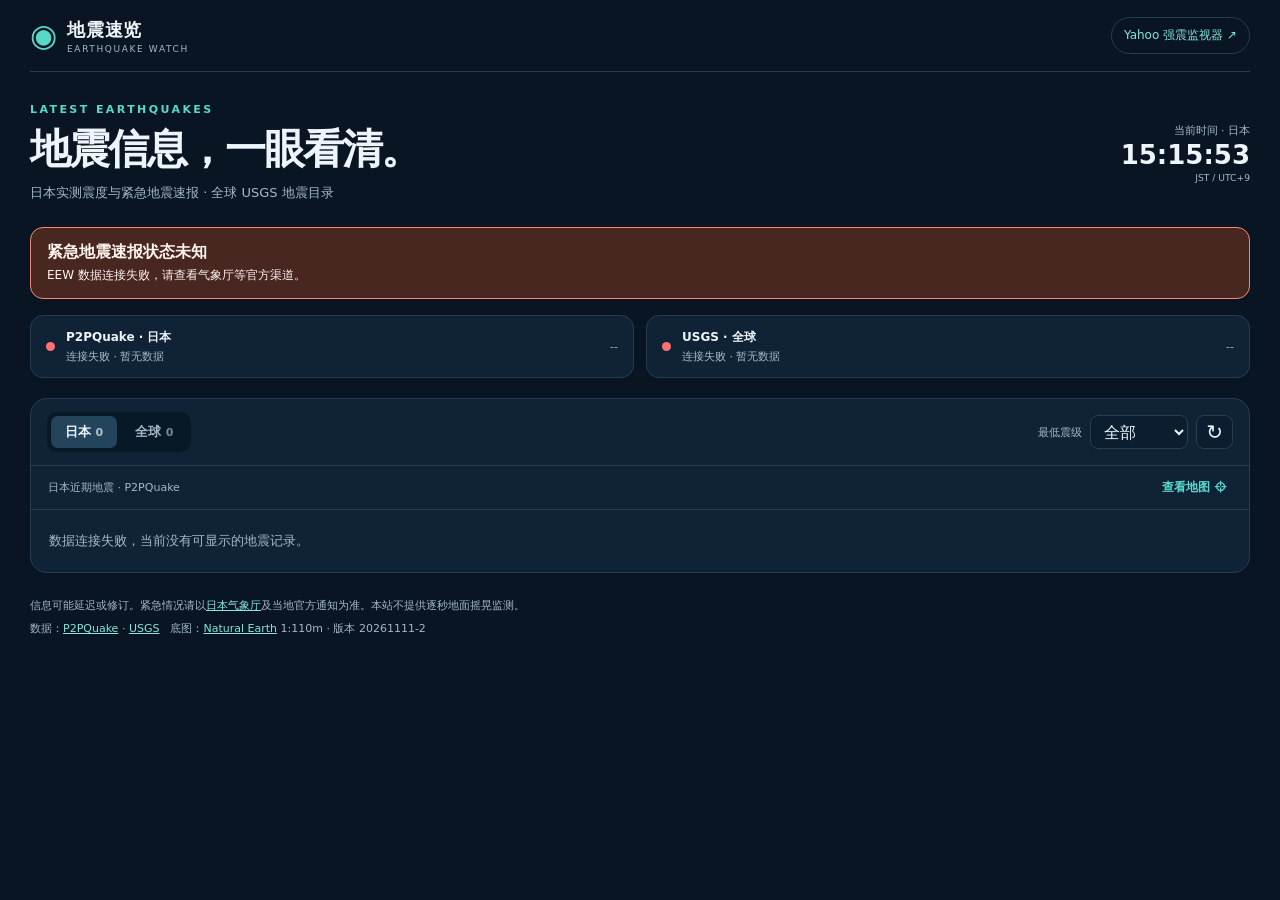
==== commit bbb9b906: "Resize earthquake map markers and show magnitude above" ====
--- a/earthquake-monitor/index.html
+++ b/earthquake-monitor/index.html
@@ -672,8 +672,8 @@
 		}
 	}
   </style>
-  <link rel="stylesheet" href="./style.css?v=20261111-2">
-  <script src="./app.js?v=20261111-2" defer></script>
+  <link rel="stylesheet" href="./style.css?v=20261111-3">
+  <script src="./app.js?v=20261111-3" defer></script>
 </head>
 <body>
   <div class="shell">
@@ -721,3 +721,4 @@
   </div>
 </body>
 </html>
+
--- a/earthquake-monitor/style.css
+++ b/earthquake-monitor/style.css
@@ -2,8 +2,11 @@
 :root .mag-badge{display:flex;flex-direction:column;justify-content:center;gap:1px}
 .mag-badge .event-code{font-size:17px;line-height:1}
 .mag-badge small{font-size:10px;font-weight:700;line-height:1.2}
-.map-pin{display:grid;place-items:center;border-radius:50%;background:#3a9e95;color:#fff;font-size:11px;font-weight:800;border:2px solid #d5fff5;box-shadow:0 2px 8px #0009;white-space:nowrap}
-.map-pin.strong{background:#bf7d37;border-color:#ffe0a1}
-.map-pin.major{background:#c34f57;border-color:#ffd0d0}
+.map-marker{background:none;border:0;overflow:visible;text-align:center;white-space:nowrap}
+.map-marker .map-magnitude{position:absolute;left:50%;top:0;transform:translateX(-50%);padding:1px 3px;border-radius:3px;background:#102236e8;color:#fff;font-size:10px;font-weight:800;line-height:15px;box-shadow:0 1px 4px #0008}
+.map-marker .map-pin{position:absolute;left:50%;top:22.5px;transform:translateX(-50%);display:grid;place-items:center;width:15px;height:15px;border-radius:50%;background:#3a9e95;color:#fff;font-size:8px;font-weight:800;line-height:1;border:1px solid #d5fff5;box-shadow:0 2px 5px #0009}
+.map-marker.strong .map-pin{background:#bf7d37;border-color:#ffe0a1}
+.map-marker.major .map-pin{background:#c34f57;border-color:#ffd0d0}
 .leaflet-container{position:relative;overflow:hidden}
 .leaflet-pane,.leaflet-marker-icon,.leaflet-overlay-pane{position:absolute;left:0;top:0}
+
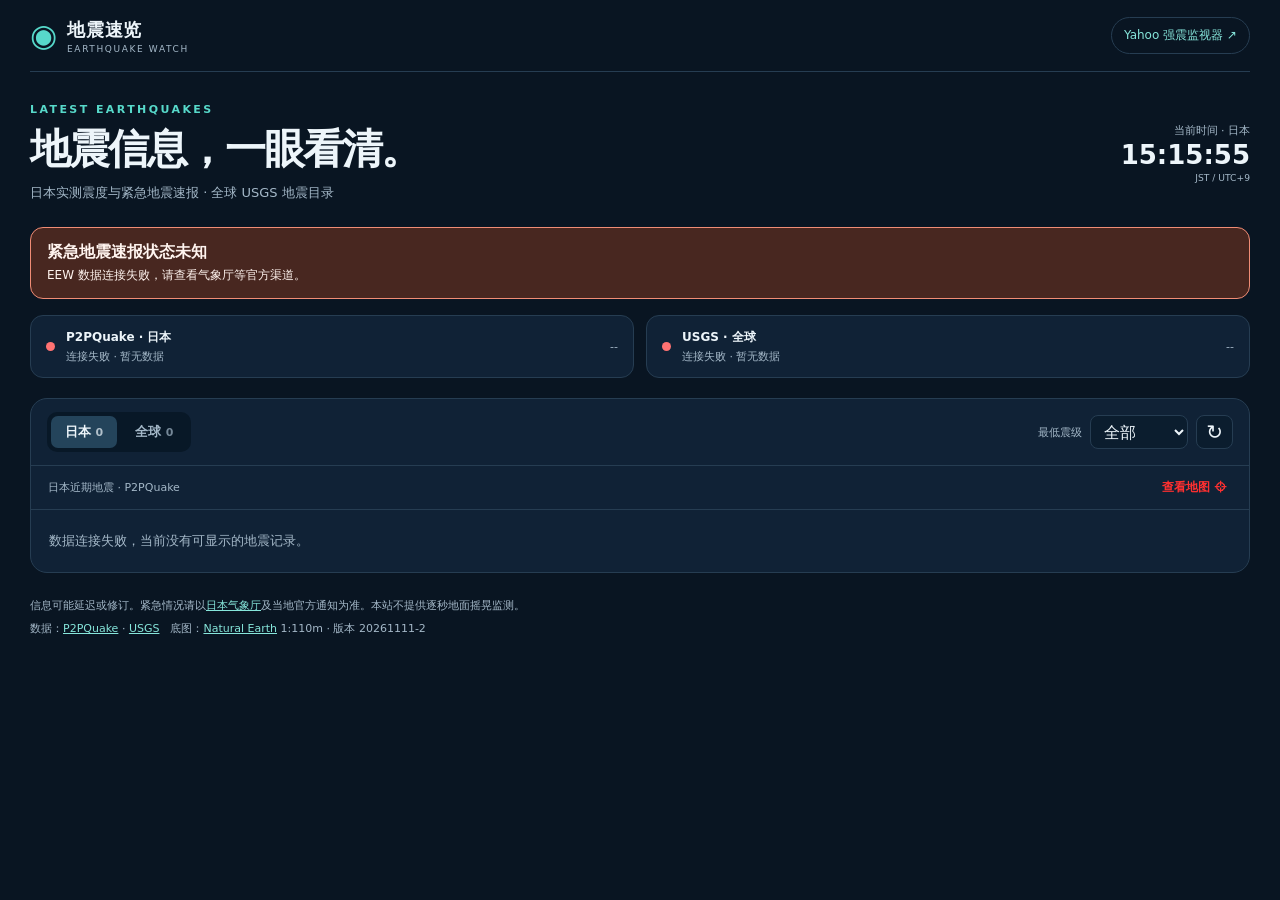
==== commit 96a31ac8: "Use bright red text for map toggle" ====
--- a/earthquake-monitor/index.html
+++ b/earthquake-monitor/index.html
@@ -672,7 +672,7 @@
 		}
 	}
   </style>
-  <link rel="stylesheet" href="./style.css?v=20261111-3">
+  <link rel="stylesheet" href="./style.css?v=20261111-4">
   <script src="./app.js?v=20261111-3" defer></script>
 </head>
 <body>
--- a/earthquake-monitor/style.css
+++ b/earthquake-monitor/style.css
@@ -7,6 +7,7 @@
 .map-marker .map-pin{position:absolute;left:50%;top:22.5px;transform:translateX(-50%);display:grid;place-items:center;width:15px;height:15px;border-radius:50%;background:#3a9e95;color:#fff;font-size:8px;font-weight:800;line-height:1;border:1px solid #d5fff5;box-shadow:0 2px 5px #0009}
 .map-marker.strong .map-pin{background:#bf7d37;border-color:#ffe0a1}
 .map-marker.major .map-pin{background:#c34f57;border-color:#ffd0d0}
+.viewbar #map-toggle{color:#ff3030}
 .leaflet-container{position:relative;overflow:hidden}
 .leaflet-pane,.leaflet-marker-icon,.leaflet-overlay-pane{position:absolute;left:0;top:0}
 
